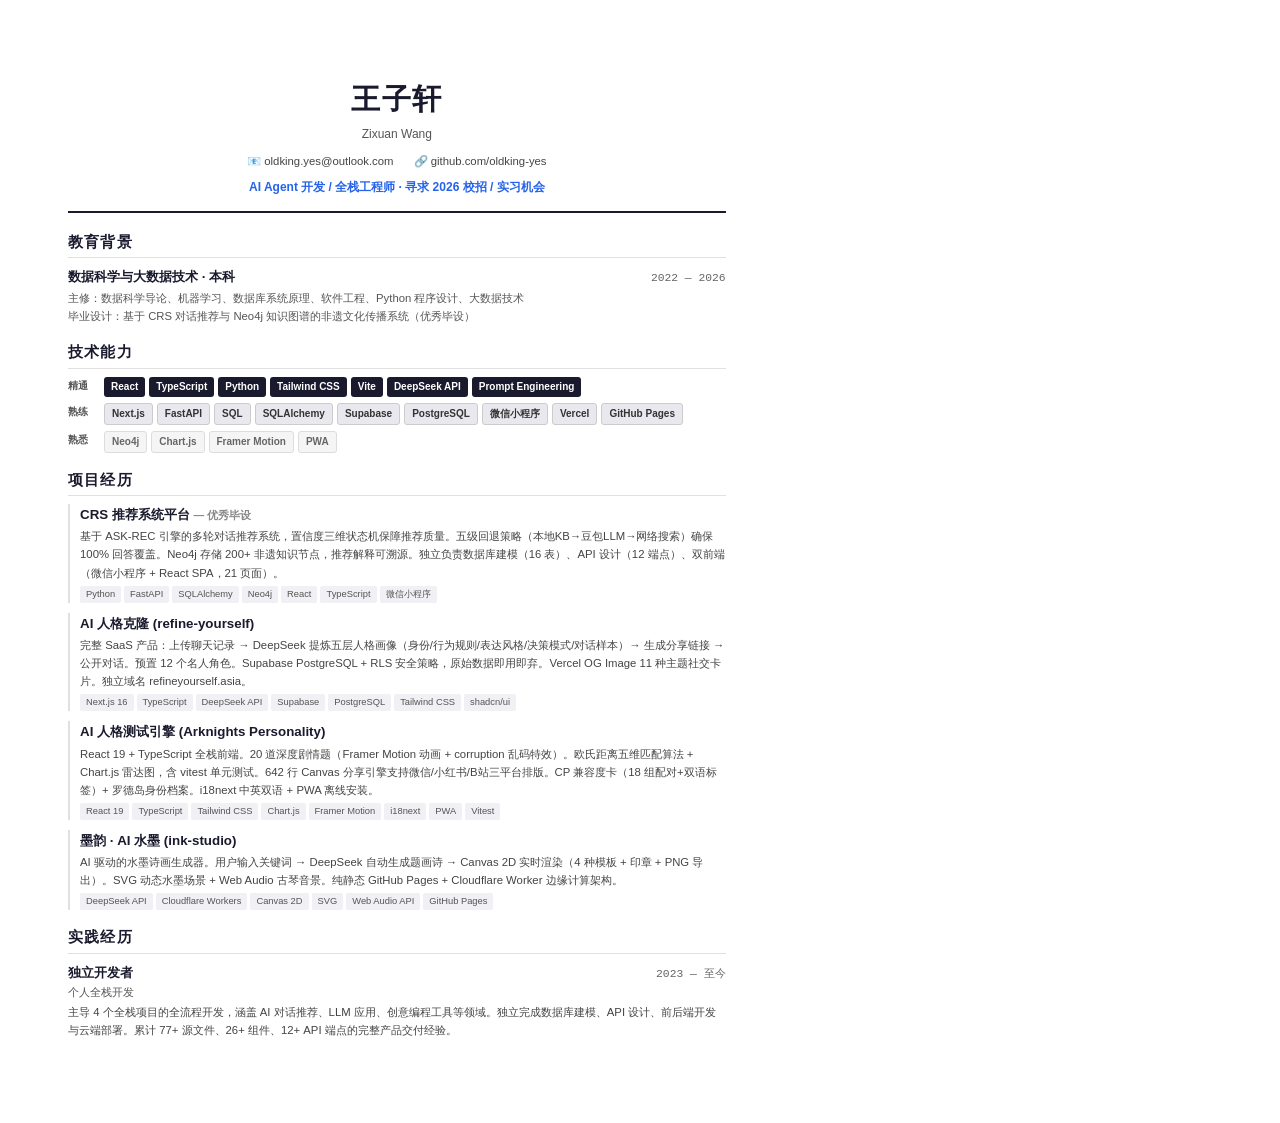
==== public/resume.html @ 0efdc09f "refactor: portfolio 重构为求职名片卡片 - SEO: index.html 补全 title/description/OG/Twitter Card - Projects.tsx:" ====
<!DOCTYPE html>
<html lang="zh-CN">
<head>
<meta charset="UTF-8">
<meta name="viewport" content="width=device-width, initial-scale=1.0">
<title>王子轩 - 个人简历</title>
<style>
  @page {
    size: A4;
    margin: 0;
  }
  * { margin: 0; padding: 0; box-sizing: border-box; }
  body {
    font-family: "SF Mono", "Fira Code", "Noto Sans SC", "Microsoft YaHei", sans-serif;
    color: #1a1a2e;
    background: #fff;
    line-height: 1.6;
    font-size: 10pt;
  }
  .page {
    width: 210mm;
    min-height: 297mm;
    padding: 20mm 18mm;
    background: #fff;
  }
  .header {
    text-align: center;
    margin-bottom: 18px;
    padding-bottom: 14px;
    border-bottom: 2px solid #1a1a2e;
  }
  .name {
    font-size: 22pt;
    font-weight: 700;
    letter-spacing: 0.05em;
    color: #1a1a2e;
  }
  .name-sub {
    font-size: 9pt;
    color: #555;
    margin-top: 2px;
  }
  .contact-row {
    display: flex;
    justify-content: center;
    gap: 20px;
    margin-top: 8px;
    font-size: 8.5pt;
    color: #444;
    flex-wrap: wrap;
  }
  .contact-row a {
    color: #2563eb;
    text-decoration: none;
  }
  .target {
    margin-top: 8px;
    font-size: 9pt;
    color: #2563eb;
    font-weight: 600;
  }
  .section {
    margin-top: 16px;
  }
  .section-title {
    font-size: 11pt;
    font-weight: 700;
    letter-spacing: 0.08em;
    color: #1a1a2e;
    padding-bottom: 3px;
    border-bottom: 1px solid #e0e0e0;
    margin-bottom: 8px;
  }
  .edu-item {
    margin-bottom: 6px;
  }
  .edu-header {
    display: flex;
    justify-content: space-between;
    align-items: baseline;
  }
  .edu-school {
    font-weight: 700;
    font-size: 10pt;
  }
  .edu-period {
    font-size: 8.5pt;
    color: #666;
    font-family: "SF Mono", "Fira Code", monospace;
  }
  .edu-detail {
    font-size: 8.5pt;
    color: #555;
    margin-top: 1px;
  }
  .skill-groups {
    display: flex;
    flex-direction: column;
    gap: 6px;
  }
  .skill-group {
    display: flex;
    align-items: flex-start;
    gap: 6px;
  }
  .skill-label {
    font-weight: 700;
    font-size: 7.5pt;
    color: #555;
    min-width: 30px;
    padding-top: 1px;
  }
  .skill-tags {
    display: flex;
    flex-wrap: wrap;
    gap: 4px;
  }
  .skill-tag {
    font-size: 7.5pt;
    padding: 2px 7px;
    border-radius: 3px;
    font-weight: 600;
  }
  .tag-expert { background: #1a1a2e; color: #fff; }
  .tag-advanced { background: #e8e8ee; color: #333; border: 1px solid #ccc; }
  .tag-intermediate { background: #f5f5f5; color: #666; border: 1px solid #ddd; }
  .project-item {
    margin-bottom: 10px;
    padding-left: 10px;
    border-left: 2px solid #e0e0e0;
  }
  .project-name {
    font-weight: 700;
    font-size: 10pt;
  }
  .project-meta {
    font-size: 8pt;
    color: #666;
  }
  .project-desc {
    font-size: 8.5pt;
    color: #444;
    margin-top: 2px;
  }
  .project-tech {
    display: flex;
    flex-wrap: wrap;
    gap: 3px;
    margin-top: 4px;
  }
  .project-tech span {
    font-size: 7pt;
    background: #f0f0f5;
    color: #555;
    padding: 1px 6px;
    border-radius: 2px;
  }
  .exp-item {
    margin-bottom: 8px;
  }
  .exp-header {
    display: flex;
    justify-content: space-between;
    align-items: baseline;
  }
  .exp-role {
    font-weight: 700;
    font-size: 10pt;
  }
  .exp-period {
    font-size: 8.5pt;
    color: #666;
    font-family: "SF Mono", "Fira Code", monospace;
  }
  .exp-company {
    font-size: 8.5pt;
    color: #555;
  }
  .exp-desc {
    font-size: 8.5pt;
    color: #444;
    margin-top: 2px;
  }
  @media print {
    body { -webkit-print-color-adjust: exact; print-color-adjust: exact; }
  }
</style>
</head>
<body>
<div class="page">
  <div class="header">
    <div class="name">王子轩</div>
    <div class="name-sub">Zixuan Wang</div>
    <div class="contact-row">
      <span>📧 oldking.yes@outlook.com</span>
      <span>🔗 github.com/oldking-yes</span>
    </div>
    <div class="target">AI Agent 开发 / 全栈工程师 · 寻求 2026 校招 / 实习机会</div>
  </div>

  <div class="section">
    <div class="section-title">教育背景</div>
    <div class="edu-item">
      <div class="edu-header">
        <span class="edu-school">数据科学与大数据技术 · 本科</span>
        <span class="edu-period">2022 — 2026</span>
      </div>
      <div class="edu-detail">
        主修：数据科学导论、机器学习、数据库系统原理、软件工程、Python 程序设计、大数据技术<br>
        毕业设计：基于 CRS 对话推荐与 Neo4j 知识图谱的非遗文化传播系统（优秀毕设）
      </div>
    </div>
  </div>

  <div class="section">
    <div class="section-title">技术能力</div>
    <div class="skill-groups">
      <div class="skill-group">
        <span class="skill-label">精通</span>
        <div class="skill-tags">
          <span class="skill-tag tag-expert">React</span>
          <span class="skill-tag tag-expert">TypeScript</span>
          <span class="skill-tag tag-expert">Python</span>
          <span class="skill-tag tag-expert">Tailwind CSS</span>
          <span class="skill-tag tag-expert">Vite</span>
          <span class="skill-tag tag-expert">DeepSeek API</span>
          <span class="skill-tag tag-expert">Prompt Engineering</span>
        </div>
      </div>
      <div class="skill-group">
        <span class="skill-label">熟练</span>
        <div class="skill-tags">
          <span class="skill-tag tag-advanced">Next.js</span>
          <span class="skill-tag tag-advanced">FastAPI</span>
          <span class="skill-tag tag-advanced">SQL</span>
          <span class="skill-tag tag-advanced">SQLAlchemy</span>
          <span class="skill-tag tag-advanced">Supabase</span>
          <span class="skill-tag tag-advanced">PostgreSQL</span>
          <span class="skill-tag tag-advanced">微信小程序</span>
          <span class="skill-tag tag-advanced">Vercel</span>
          <span class="skill-tag tag-advanced">GitHub Pages</span>
        </div>
      </div>
      <div class="skill-group">
        <span class="skill-label">熟悉</span>
        <div class="skill-tags">
          <span class="skill-tag tag-intermediate">Neo4j</span>
          <span class="skill-tag tag-intermediate">Chart.js</span>
          <span class="skill-tag tag-intermediate">Framer Motion</span>
          <span class="skill-tag tag-intermediate">PWA</span>
        </div>
      </div>
    </div>
  </div>

  <div class="section">
    <div class="section-title">项目经历</div>

    <div class="project-item">
      <div class="project-name">CRS 推荐系统平台 <span style="font-size:8pt;color:#888;">— 优秀毕设</span></div>
      <div class="project-desc">
        基于 ASK-REC 引擎的多轮对话推荐系统，置信度三维状态机保障推荐质量。五级回退策略（本地KB→豆包LLM→网络搜索）确保 100% 回答覆盖。Neo4j 存储 200+ 非遗知识节点，推荐解释可溯源。独立负责数据库建模（16 表）、API 设计（12 端点）、双前端（微信小程序 + React SPA，21 页面）。
      </div>
      <div class="project-tech">
        <span>Python</span><span>FastAPI</span><span>SQLAlchemy</span><span>Neo4j</span><span>React</span><span>TypeScript</span><span>微信小程序</span>
      </div>
    </div>

    <div class="project-item">
      <div class="project-name">AI 人格克隆 (refine-yourself)</div>
      <div class="project-desc">
        完整 SaaS 产品：上传聊天记录 → DeepSeek 提炼五层人格画像（身份/行为规则/表达风格/决策模式/对话样本）→ 生成分享链接 → 公开对话。预置 12 个名人角色。Supabase PostgreSQL + RLS 安全策略，原始数据即用即弃。Vercel OG Image 11 种主题社交卡片。独立域名 refineyourself.asia。
      </div>
      <div class="project-tech">
        <span>Next.js 16</span><span>TypeScript</span><span>DeepSeek API</span><span>Supabase</span><span>PostgreSQL</span><span>Tailwind CSS</span><span>shadcn/ui</span>
      </div>
    </div>

    <div class="project-item">
      <div class="project-name">AI 人格测试引擎 (Arknights Personality)</div>
      <div class="project-desc">
        React 19 + TypeScript 全栈前端。20 道深度剧情题（Framer Motion 动画 + corruption 乱码特效）。欧氏距离五维匹配算法 + Chart.js 雷达图，含 vitest 单元测试。642 行 Canvas 分享引擎支持微信/小红书/B站三平台排版。CP 兼容度卡（18 组配对+双语标签）+ 罗德岛身份档案。i18next 中英双语 + PWA 离线安装。
      </div>
      <div class="project-tech">
        <span>React 19</span><span>TypeScript</span><span>Tailwind CSS</span><span>Chart.js</span><span>Framer Motion</span><span>i18next</span><span>PWA</span><span>Vitest</span>
      </div>
    </div>

    <div class="project-item">
      <div class="project-name">墨韵 · AI 水墨 (ink-studio)</div>
      <div class="project-desc">
        AI 驱动的水墨诗画生成器。用户输入关键词 → DeepSeek 自动生成题画诗 → Canvas 2D 实时渲染（4 种模板 + 印章 + PNG 导出）。SVG 动态水墨场景 + Web Audio 古琴音景。纯静态 GitHub Pages + Cloudflare Worker 边缘计算架构。
      </div>
      <div class="project-tech">
        <span>DeepSeek API</span><span>Cloudflare Workers</span><span>Canvas 2D</span><span>SVG</span><span>Web Audio API</span><span>GitHub Pages</span>
      </div>
    </div>
  </div>

  <div class="section">
    <div class="section-title">实践经历</div>
    <div class="exp-item">
      <div class="exp-header">
        <span class="exp-role">独立开发者</span>
        <span class="exp-period">2023 — 至今</span>
      </div>
      <div class="exp-company">个人全栈开发</div>
      <div class="exp-desc">
        主导 4 个全栈项目的全流程开发，涵盖 AI 对话推荐、LLM 应用、创意编程工具等领域。独立完成数据库建模、API 设计、前后端开发与云端部署。累计 77+ 源文件、26+ 组件、12+ API 端点的完整产品交付经验。
      </div>
    </div>
  </div>
</div>
</body>
</html>
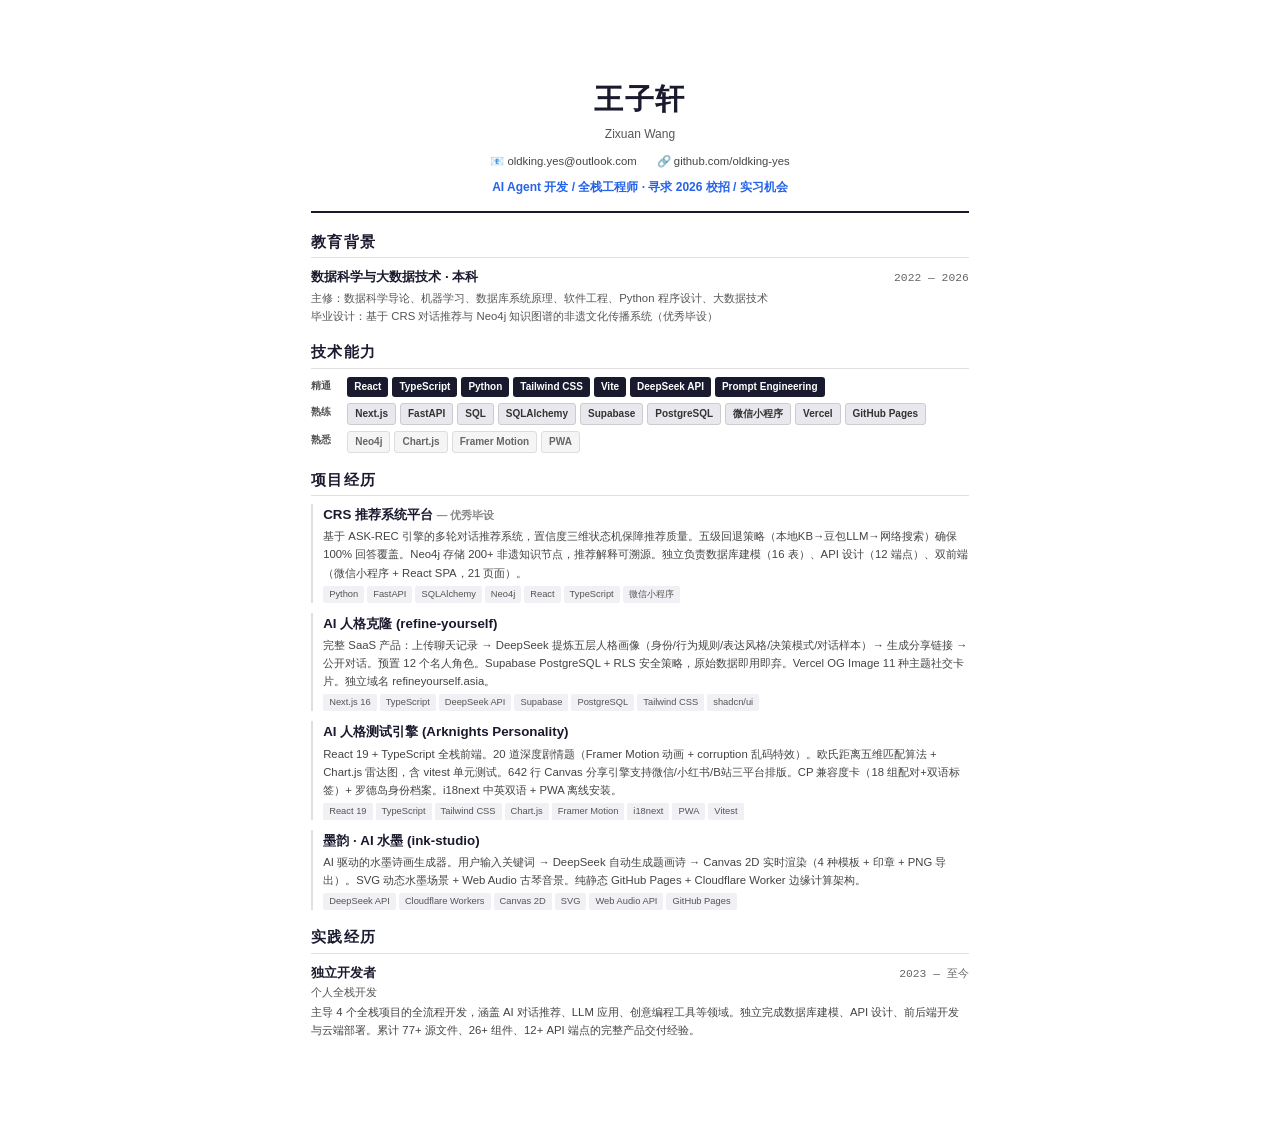
==== commit 6c1be0ce: "fix: resume.html auto-scale to fit viewport for iframe/embedded preview" ====
--- a/public/resume.html
+++ b/public/resume.html
@@ -16,12 +16,23 @@
     background: #fff;
     line-height: 1.6;
     font-size: 10pt;
+    overflow-x: hidden;
   }
   .page {
     width: 210mm;
     min-height: 297mm;
     padding: 20mm 18mm;
     background: #fff;
+    margin: 0 auto;
+  }
+  /* Auto-scale for small viewports (embedded/iframe) */
+  @media screen and (max-width: 800px) {
+    .page {
+      transform-origin: top center;
+      transform: scale(var(--scale, 0.5));
+      width: 210mm;
+      margin-bottom: calc(-297mm * (1 - var(--scale, 0.5)));
+    }
   }
   .header {
     text-align: center;
@@ -187,7 +198,7 @@
 </style>
 </head>
 <body>
-<div class="page">
+<div class="page" id="page">
   <div class="header">
     <div class="name">王子轩</div>
     <div class="name-sub">Zixuan Wang</div>
@@ -311,5 +322,20 @@
     </div>
   </div>
 </div>
+<script>
+// Auto-scale page to fit viewport width (for iframe/embedded use)
+(function() {
+  var page = document.getElementById('page');
+  function rescale() {
+    var vw = window.innerWidth || document.documentElement.clientWidth;
+    if (vw < 800) {
+      var scale = Math.min(1, (vw - 16) / 793); // 210mm ≈ 793px at 96dpi
+      page.style.setProperty('--scale', scale);
+    }
+  }
+  rescale();
+  window.addEventListener('resize', rescale);
+})();
+</script>
 </body>
 </html>
